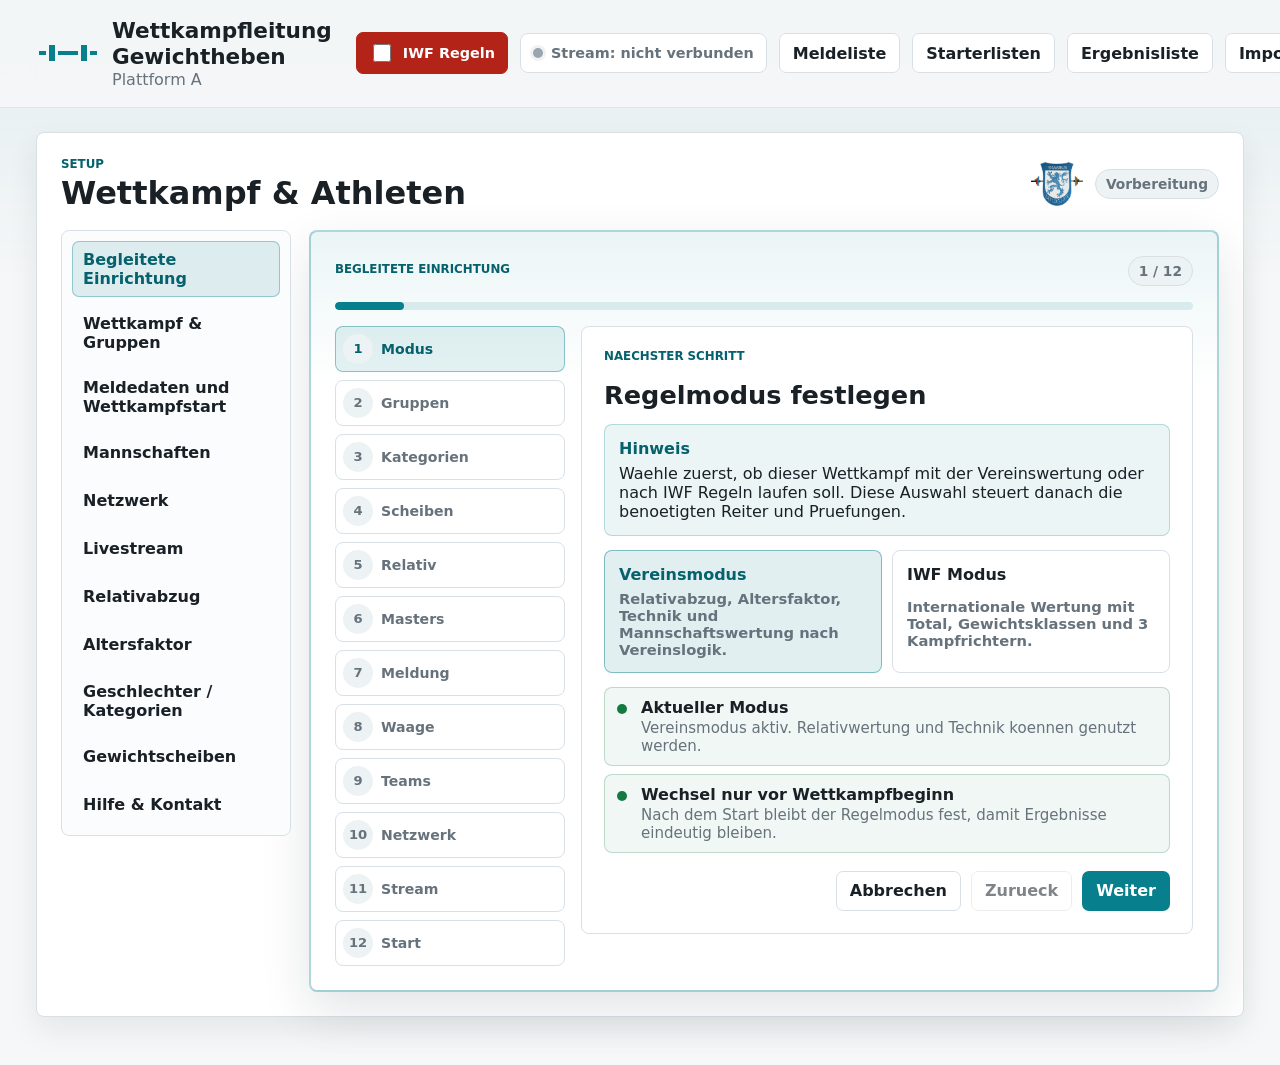
==== index.html @ 881b9155 "Add microphone gain control for livestream" ====
<!doctype html>
<html lang="de">
  <head>
    <meta charset="utf-8" />
    <meta name="viewport" content="width=device-width, initial-scale=1" />
    <title>Gewichtheben Wettkampf</title>
    <link rel="icon" href="assets/app-icon.ico" />
    <link rel="stylesheet" href="styles.css" />
    <script src="app.js" defer></script>
  </head>
  <body>
    <header class="topbar">
      <div class="brand">
        <svg class="brand-mark" viewBox="0 0 64 32" aria-hidden="true">
          <path d="M3 14h7v4H3v-4Zm10-6h6v16h-6V8Zm9 6h20v4H22v-4Zm23-6h6v16h-6V8Zm9 6h7v4h-7v-4Z" />
        </svg>
        <div>
          <h1>Wettkampfleitung Gewichtheben</h1>
          <p id="event-summary">Lokaler Wettkampf</p>
        </div>
      </div>
      <div class="top-actions">
        <label class="toggle-button iwf-toggle top-iwf-toggle" title="IWF-Regelmodus umschalten">
          <input id="iwf-rules-enabled" type="checkbox" />
          <span>IWF Regeln</span>
        </label>
        <div id="stream-status-top" class="stream-status-top" title="Livestream-Status">
          <span class="stream-status-dot" aria-hidden="true"></span>
          <span id="stream-status-top-label">Stream: nicht verbunden</span>
        </div>
        <div id="top-camera-preview" class="top-camera-preview hidden" title="Kamera-Vorschau">
          <video id="top-camera-video" autoplay muted playsinline></video>
          <span id="top-camera-empty" class="top-camera-empty">Kamera</span>
        </div>
        <button type="button" class="ghost-button" data-action="generate-registration-list" title="Meldeliste erstellen">
          Meldeliste
        </button>
        <button type="button" class="ghost-button" data-action="generate-start-lists" title="Starterlisten erstellen">
          Starterlisten
        </button>
        <button type="button" class="ghost-button" data-action="generate-report" title="Ergebnisliste erstellen">
          Ergebnisliste
        </button>
        <button type="button" class="ghost-button" data-action="import-data-trigger" title="Daten importieren">
          Import
        </button>
        <button type="button" class="ghost-button" data-action="export-data" title="Daten exportieren">
          Export
        </button>
        <button type="button" class="ghost-button" data-action="open-backups" title="Automatische Sicherungen anzeigen">
          Sicherungen
        </button>
        <button type="button" class="danger-button hidden" id="youtube-end-stream" data-action="end-youtube-stream" title="YouTube-Livestream beenden">
          Livestream beenden
        </button>
        <button type="button" class="danger-button" data-action="reset-all" title="Alles löschen">
          Löschen
        </button>
      </div>
    </header>

    <main class="app-shell">
      <section class="panel setup-panel" id="setup-panel" data-testid="setup-panel">
        <div class="panel-head">
          <div>
            <p class="eyebrow">Setup</p>
            <h2>Wettkampf & Athleten</h2>
          </div>
          <div class="head-tools">
            <img class="club-logo" data-active-logo src="assets/wappen.png" alt="STC Bavaria 20 Landshut e. V." />
            <span class="status-pill">Vorbereitung</span>
          </div>
        </div>

        <div class="setup-shell">
          <aside class="setup-nav" aria-label="Setup-Menü">
            <button type="button" class="setup-nav-button active" data-action="set-setup-view" data-view="guided" data-iwf-relevant="true">
              Begleitete Einrichtung
            </button>
            <button type="button" class="setup-nav-button" data-action="set-setup-view" data-view="competition" data-iwf-relevant="true">
              Wettkampf & Gruppen
            </button>
            <button type="button" class="setup-nav-button" data-action="set-setup-view" data-view="athletes" data-iwf-relevant="true">
              Meldedaten und Wettkampfstart
            </button>
            <button type="button" class="setup-nav-button" data-action="set-setup-view" data-view="teams" data-iwf-relevant="true">
              Mannschaften
            </button>
            <button type="button" class="setup-nav-button" data-action="set-setup-view" data-view="network" data-iwf-relevant="true">
              Netzwerk
            </button>
            <button type="button" class="setup-nav-button" data-action="set-setup-view" data-view="youtube" data-iwf-relevant="true">
              Livestream
            </button>
            <button type="button" class="setup-nav-button" data-action="set-setup-view" data-view="relative">
              Relativabzug
            </button>
            <button type="button" class="setup-nav-button" data-action="set-setup-view" data-view="ageFactor">
              Altersfaktor
            </button>
            <button type="button" class="setup-nav-button" data-action="set-setup-view" data-view="categories">
              Geschlechter / Kategorien
            </button>
            <button type="button" class="setup-nav-button" data-action="set-setup-view" data-view="plates" data-iwf-relevant="true">
              Gewichtscheiben
            </button>
            <button type="button" class="setup-nav-button" data-action="set-setup-view" data-view="support" data-iwf-relevant="true">
              Hilfe & Kontakt
            </button>
          </aside>

          <div class="setup-content">
            <section id="guided-return-bar" class="guided-return-bar hidden" aria-live="polite"></section>

            <section class="setup-view active" data-setup-view="guided">
              <section id="guided-setup-panel" class="guided-setup-card" aria-live="polite"></section>
            </section>

            <section class="setup-view" data-setup-view="competition">
        <form id="event-form" class="event-grid" autocomplete="off">
          <label>
            <span>Wettkampf</span>
            <input id="event-name" type="text" placeholder="Vereinsmeisterschaft" />
          </label>
          <label>
            <span>Wettkampfklasse</span>
            <input id="event-category" type="text" placeholder="z. B. Frauen / Juniorinnen" />
          </label>
          <label>
            <span>Plattform</span>
            <input id="event-group" type="text" placeholder="1" />
          </label>
          <label class="toggle-field child-technique-field">
            <span>Kinder</span>
            <span class="toggle-row">
              <input id="child-technique-enabled" type="checkbox" />
              Technikwertung
            </span>
          </label>
        </form>

        <section class="group-manager">
          <div class="panel-head compact">
            <div>
              <p class="eyebrow">Gruppen</p>
              <h3>Durchgänge planen</h3>
            </div>
          </div>
          <form id="group-form" class="group-form" autocomplete="off">
            <label>
              <span>Neue Gruppe</span>
              <input id="group-name" type="text" placeholder="A" required />
            </label>
            <button type="submit" class="ghost-button">Gruppe hinzufügen</button>
          </form>
          <p class="muted">Die Gruppen laufen nacheinander in der unten angezeigten Reihenfolge. Namen können direkt bearbeitet werden.</p>
          <div id="groups-list" class="groups-list"></div>
        </section>
            </section>

            <section class="setup-view" data-setup-view="teams">
              <section class="group-manager">
                <div class="panel-head compact">
                  <div>
                    <p class="eyebrow">Mannschaften</p>
                    <h3>Teamwertung planen</h3>
                  </div>
                </div>
                <form id="team-form" class="group-form team-form" autocomplete="off">
                  <label>
                    <span>Neue Mannschaft</span>
                    <input id="team-name" type="text" placeholder="z. B. STC Bavaria I" required />
                  </label>
                  <label>
                    <span>Wertungspl&auml;tze</span>
                    <input id="team-max-scorers" type="number" min="1" max="10" step="1" value="6" />
                  </label>
                  <button type="submit" class="ghost-button">Mannschaft hinzuf&uuml;gen</button>
                </form>
                <p class="muted">Standard: Die besten sechs Relativleistungen einer Mannschaft werden zum Mannschaftsergebnis addiert.</p>
                <div id="teams-list" class="groups-list"></div>
              </section>
            </section>

            <section class="setup-view" data-setup-view="network">
              <form class="event-grid infrastructure-form" autocomplete="off">
                <label>
                  <span>Kampfrichter</span>
                  <select id="referee-count">
                    <option value="3">3 Kampfrichter</option>
                    <option value="1">1 Kampfrichter</option>
                  </select>
                </label>
              </form>
              <section class="connection-panel hidden" id="connection-panel"></section>
            </section>

            <section class="setup-view" data-setup-view="youtube">
              <section class="youtube-panel">
                <div class="panel-head compact">
                  <div>
                    <p class="eyebrow">Livestream</p>
                    <h3>YouTube-Livestream einrichten</h3>
                  </div>
                  <span id="youtube-status-pill" class="status-pill">nicht verbunden</span>
                </div>
                <div class="livestream-guide">
                  <div class="livestream-guide-card primary">
                    <p class="eyebrow">Nur noetig</p>
                    <h4>Client-ID, Client Secret, Kamera und Mikrofon</h4>
                    <p>Die Client-ID ist im Vereinsprogramm vorbelegt. Das Client Secret bleibt leer, außer Google verlangt es beim Verbinden ausdrücklich.</p>
                  </div>
                  <div class="livestream-guide-card">
                    <p class="eyebrow">Google</p>
                    <h4>OAuth Client-ID erstellen</h4>
                    <p>Google Cloud Console &gt; APIs &amp; Dienste &gt; Anmeldedaten &gt; OAuth-Client-ID &gt; Webanwendung. YouTube Data API v3 vorher aktivieren. Das Secret nicht oeffentlich speichern.</p>
                    <p>Weiterleitungs-URI fuer Google OAuth:</p>
                    <code class="oauth-redirect-uri">http://127.0.0.1:8765/api/youtube/oauth-callback</code>
                    <a href="https://console.cloud.google.com/apis/credentials" target="_blank" rel="noreferrer">Google Cloud Anmeldedaten oeffnen</a>
                  </div>
                  <div class="livestream-guide-card">
                    <p class="eyebrow">FFmpeg</p>
                    <h4>Meist automatisch</h4>
                    <p>Leer lassen. Nur wenn FFmpeg nicht gefunden wird, den vollstaendigen Pfad zur ffmpeg.exe eintragen.</p>
                    <a href="https://ffmpeg.org/download.html" target="_blank" rel="noreferrer">FFmpeg Download oeffnen</a>
                  </div>
                </div>
                <form id="youtube-form" class="youtube-form" autocomplete="off">
                  <label class="toggle-field">
                    <span>Automatisch</span>
                    <span class="toggle-row">
                      <input id="youtube-enabled" type="checkbox" />
                      Livestream bei Wettkampfstart beginnen
                    </span>
                  </label>
                  <label>
                    <span>Google OAuth Client-ID (Pflicht)</span>
                    <input id="youtube-client-id" type="text" placeholder="Client-ID aus Google Cloud" />
                    <small class="field-hint">Aus dem OAuth-Client vom Typ Desktop-App kopieren.</small>
                  </label>
                  <label>
                    <span>Client Secret (optional)</span>
                    <input id="youtube-client-secret" type="password" placeholder="nur eintragen, falls Google es verlangt" />
                    <small class="field-hint">Nicht ins Repository laden. Leer lassen, solange die Verbindung funktioniert.</small>
                  </label>
                  <label>
                    <span>Sichtbarkeit</span>
                    <select id="youtube-privacy">
                      <option value="public">Oeffentlich</option>
                      <option value="unlisted">Nicht gelistet</option>
                    </select>
                  </label>
                  <label class="wide youtube-resolution-label">
                    <span>Stream-Aufloesung</span>
                    <select id="youtube-resolution">
                      <option value="720p">HD 720p</option>
                      <option value="1080p">Full HD 1080p</option>
                      <option value="1440p">QHD 1440p</option>
                      <option value="2160p">4K 2160p</option>
                    </select>
                    <small class="field-hint">Der YouTube-Name wird automatisch aus dem Wettkampfnamen gebildet. Hoehere Aufloesungen benoetigen deutlich mehr Upload.</small>
                    <small class="field-hint">{event} wird automatisch durch den Wettkampfnamen ersetzt. Standard ist exakt der Name aus „Wettkampf“.</small>
                  </label>
                  <label class="wide">
                    <span>FFmpeg-Pfad (optional)</span>
                    <input id="youtube-ffmpeg-path" type="text" placeholder="leer lassen fuer automatische Suche" />
                    <small class="field-hint">Nur eintragen, wenn der Status meldet, dass FFmpeg fehlt.</small>
                  </label>
                  <label>
                    <span>Kamera</span>
                    <select id="youtube-camera"></select>
                  </label>
                  <label>
                    <span>Mikrofon</span>
                    <select id="youtube-microphone"></select>
                  </label>
                  <label class="wide range-field">
                    <span>Mikrofon-Intensitaet <strong id="youtube-microphone-gain-value">100%</strong></span>
                    <input id="youtube-microphone-gain" type="range" min="0" max="200" step="5" value="100" />
                    <small class="field-hint">100% ist normal. Bei zu leisem Ton erhoehen, bei Uebersteuerung reduzieren.</small>
                  </label>
                  <div class="youtube-actions">
                    <button type="button" class="ghost-button" data-action="youtube-save-settings">Speichern</button>
                    <button type="button" class="primary-button" data-action="youtube-connect">Mit YouTube verbinden</button>
                    <button type="button" class="ghost-button" data-action="youtube-refresh-devices">Geraete aktualisieren</button>
                    <button type="button" class="ghost-button" data-action="youtube-preview">Kamera testen</button>
                    <button type="button" class="ghost-button" data-action="youtube-install-ffmpeg">FFmpeg automatisch einrichten</button>
                  </div>
                </form>
                <div class="youtube-preview-grid">
                  <div class="youtube-preview-box">
                    <video id="youtube-preview" autoplay muted playsinline></video>
                    <div id="youtube-preview-empty" class="youtube-preview-empty">Kamera-Vorschau startet nach Auswahl der Kamera.</div>
                  </div>
                  <div id="youtube-status-box" class="youtube-status-box">
                    <p class="eyebrow">Status</p>
                    <h4 id="youtube-status-title">Nicht verbunden</h4>
                    <p id="youtube-status-text" class="muted">OAuth-Verbindung und Geraete auswaehlen.</p>
                    <p id="youtube-watch-url" class="connection-url"></p>
                  </div>
                </div>
              </section>
            </section>

            <section class="setup-view" data-setup-view="athletes">

        <form id="athlete-form" class="athlete-form" autocomplete="off">
          <input id="athlete-start" type="hidden" />
          <input id="athlete-lot" type="hidden" />
          <section class="form-section">
            <div class="form-section-title">
              <p class="eyebrow">Meldedaten</p>
              <h3>Athlet anlegen</h3>
            </div>
            <label class="wide">
              <span>Name</span>
              <input id="athlete-name" type="text" required placeholder="Athletin / Athlet" />
            </label>
            <label>
              <span>Verein</span>
              <input id="athlete-team" type="text" placeholder="optional" />
            </label>
            <label>
              <span>Mannschaft</span>
              <select id="athlete-team-id"></select>
            </label>
            <label>
              <span>Gruppe</span>
              <select id="athlete-group" required></select>
            </label>
            <label>
              <span>Geschlecht / Kategorie</span>
              <select id="athlete-gender" required></select>
            </label>
            <label>
              <span>Altersklasse</span>
              <select id="athlete-age-class" required></select>
            </label>
            <label>
              <span>Jahrgang</span>
              <input id="athlete-birth-year" type="number" min="1900" max="2100" step="1" placeholder="optional" />
            </label>
            <label>
              <span>Gewichtsklasse</span>
              <select id="athlete-weight-class" required></select>
            </label>
            <label>
              <span>Gemeldete Zweikampfleistung</span>
              <input id="athlete-entry-total" type="number" min="1" step="1" placeholder="optional" />
            </label>
            <label class="toggle-field">
              <span>Wertung</span>
              <span class="toggle-row">
                <input id="athlete-out-of-competition" type="checkbox" />
                Au&szlig;er Konkurrenz
              </span>
            </label>
          </section>
          <div class="form-actions form-actions-full">
            <button type="submit" class="primary-button" id="save-athlete">Athlet hinzufügen</button>
            <button type="button" class="ghost-button hidden" id="cancel-edit" data-action="cancel-edit">
              Abbrechen
            </button>
          </div>
        </form>

        <div class="table-toolbar">
          <div>
            <h3>Startliste</h3>
            <p id="setup-hint">Athleten können vor der Waage angelegt werden. Körpergewicht und Anfangsgewichte werden später ergänzt.</p>
          </div>
          <div class="form-actions">
            <button type="button" class="primary-button" data-action="start-competition" data-testid="start-competition">
              Wettkampf starten
            </button>
          </div>
        </div>

        <div class="table-wrap">
          <table>
            <thead>
              <tr>
                <th>Name</th>
                <th>Verein</th>
                <th>Mannschaft</th>
                <th>Gruppe</th>
                <th>Geschlecht</th>
                <th>Altersklasse</th>
                <th>Jahrgang</th>
                <th>Gewichtsklasse</th>
                <th>Wertung</th>
                <th>Gemeldete ZK</th>
                <th>Stange</th>
                <th>KG</th>
                <th>Reißen</th>
                <th>Stoßen</th>
                <th>Hinweis</th>
                <th></th>
              </tr>
            </thead>
            <tbody id="athletes-table"></tbody>
          </table>
        </div>
            </section>

            <section class="setup-view" data-setup-view="relative">
              <div class="panel-head compact">
                <div>
                  <p class="eyebrow">Relativabzugstabelle</p>
                  <h3>Gewicht & Abzug</h3>
                </div>
              </div>
              <div class="relative-tabs" role="tablist" aria-label="Geschlecht">
                <button type="button" class="lift-tab active" data-action="set-relative-gender" data-gender="male">Mann</button>
                <button type="button" class="lift-tab" data-action="set-relative-gender" data-gender="female">Frau</button>
                <button type="button" class="lift-tab" data-action="set-relative-gender" data-gender="child">Kind</button>
              </div>
              <div class="table-wrap relative-table-wrap">
                <table>
                  <thead>
                    <tr>
                      <th>Körpergewicht bis kg</th>
                      <th>Relativabzug</th>
                      <th></th>
                    </tr>
                  </thead>
                  <tbody id="relative-table-body"></tbody>
                </table>
              </div>
              <div class="form-actions dialog-actions">
                <button type="button" class="ghost-button" data-action="add-relative-row">Zeile hinzufügen</button>
                <button type="button" class="ghost-button" data-action="reset-relative-table">Standardwerte laden</button>
              </div>
            </section>

            <section class="setup-view" data-setup-view="ageFactor">
              <div class="panel-head compact">
                <div>
                  <p class="eyebrow">Altersfaktor</p>
                  <h3>Masters-Faktoren</h3>
                </div>
              </div>
              <p class="muted dialog-copy">Diese Tabelle wird nur bei Athletinnen und Athleten der Altersklasse Masters angewendet.</p>
              <div class="relative-tabs" role="tablist" aria-label="Geschlecht">
                <button type="button" class="lift-tab active" data-action="set-age-factor-gender" data-gender="male">Mann</button>
                <button type="button" class="lift-tab" data-action="set-age-factor-gender" data-gender="female">Frau</button>
              </div>
              <div class="table-wrap relative-table-wrap">
                <table>
                  <thead>
                    <tr>
                      <th>Alter ab Jahre</th>
                      <th>Faktor</th>
                      <th></th>
                    </tr>
                  </thead>
                  <tbody id="age-factor-table-body"></tbody>
                </table>
              </div>
              <div class="form-actions dialog-actions">
                <button type="button" class="ghost-button" data-action="add-age-factor-row">Zeile hinzufügen</button>
                <button type="button" class="ghost-button" data-action="reset-age-factor-table">Standardwerte laden</button>
              </div>
            </section>

            <section class="setup-view" data-setup-view="categories">
              <div class="panel-head compact">
                <div>
                  <p class="eyebrow">Geschlechter / Kategorien</p>
                  <h3>Auswahl für Athleten</h3>
                </div>
              </div>
              <p class="muted dialog-copy">Diese Liste befüllt das Dropdown „Geschlecht / Kategorie“ beim Anlegen von Athleten. Das Stangengewicht steuert auch die Scheibenanzeige.</p>
              <div class="table-wrap relative-table-wrap">
                <table>
                  <thead>
                    <tr>
                      <th>Bezeichnung</th>
                      <th>Stange</th>
                      <th>Gewichtsklassen</th>
                      <th>Relativtabelle</th>
                      <th>Technik</th>
                      <th>Verschlüsse</th>
                      <th></th>
                    </tr>
                  </thead>
                  <tbody id="category-table-body"></tbody>
                </table>
              </div>
              <div class="form-actions dialog-actions">
                <button type="button" class="ghost-button" data-action="add-category-row">Kategorie hinzufügen</button>
                <button type="button" class="ghost-button" data-action="reset-categories">Standards laden</button>
              </div>
            </section>

            <section class="setup-view" data-setup-view="plates">
              <div class="panel-head compact">
                <div>
                  <p class="eyebrow">Scheiben</p>
                  <h3>Scheibenbestand</h3>
                </div>
              </div>
              <p class="muted dialog-copy">Die Scheibenanzeige nutzt nur die hier hinterlegten Scheiben. Größere Werte werden in der Anzeige größer dargestellt.</p>
              <div class="table-wrap relative-table-wrap">
                <table>
                  <thead>
                    <tr>
                      <th>Gewicht je Scheibe</th>
                      <th>Farbe</th>
                      <th>Größe</th>
                      <th></th>
                    </tr>
                  </thead>
                  <tbody id="plates-table-body"></tbody>
                </table>
              </div>
              <div class="form-actions dialog-actions">
                <button type="button" class="ghost-button" data-action="add-plate-row">Scheibe hinzufügen</button>
                <button type="button" class="ghost-button" data-action="reset-plates">Standards laden</button>
              </div>
            </section>

            <section class="setup-view" data-setup-view="support">
              <div class="support-card">
                <div class="panel-head compact">
                  <div>
                    <p class="eyebrow">Hilfe & Kontakt</p>
                    <h3>Ansprechpartnerin Software</h3>
                  </div>
                </div>
                <dl class="support-list">
                  <div>
                    <dt>Name</dt>
                    <dd>Marina Leonie Stiglmayr</dd>
                  </div>
                  <div>
                    <dt>E-Mail</dt>
                    <dd><a href="mailto:mls-management@web.de">mls-management@web.de</a></dd>
                  </div>
                  <div>
                    <dt>Verein</dt>
                    <dd>STC Bavaria 20 Landshut e. V.</dd>
                  </div>
                </dl>
              </div>
            </section>
          </div>
        </div>
      </section>

      <section class="competition-layout hidden" id="competition-panel" data-testid="competition-panel">
        <div class="competition-head">
          <div>
            <p class="eyebrow" id="phase-eyebrow">Wettkampf</p>
            <h2 id="phase-title">Reißen</h2>
          </div>
          <div class="competition-head-tools">
            <img class="club-logo" data-active-logo src="assets/wappen.png" alt="STC Bavaria 20 Landshut e. V." />
            <div class="phase-controls">
              <span class="lift-tab" id="snatch-tab">Reißen</span>
              <span class="lift-tab" id="clean-tab">Stoßen</span>
              <button type="button" class="ghost-button" data-action="open-plates" title="Scheibenanzeige öffnen">
                Scheiben
              </button>
              <button type="button" class="ghost-button" data-action="open-waiting-room-display" title="Warteraum-Anzeige oeffnen">
                Warteraum
              </button>
              <button type="button" class="ghost-button hidden" data-action="undo-attempt" title="Letzten Versuch entfernen">
                Rückgängig
              </button>
              <button type="button" class="danger-button" data-action="reset-competition" title="Zurück zu den Einstellungen">
                Einstellungen
              </button>
            </div>
          </div>
        </div>

        <section id="current-attempt" class="panel current-panel"></section>

        <div class="dashboard-grid">
          <section class="panel queue-panel">
            <div class="panel-head compact">
              <div>
                <p class="eyebrow">Reihenfolge</p>
                <h3>Nächste Versuche</h3>
              </div>
              <span id="queue-count" class="status-pill">0</span>
            </div>
            <div class="table-wrap tight">
              <table>
                <thead id="team-standings-head">
                  <tr>
                    <th>Nr.</th>
                    <th>Athlet</th>
                    <th>Versuch</th>
                    <th>kg</th>
                    <th>Status</th>
                  </tr>
                </thead>
                <tbody id="queue-table"></tbody>
              </table>
            </div>
          </section>

          <section class="panel team-panel">
            <div class="panel-head compact">
              <div>
                <p class="eyebrow">Mannschaften</p>
                <h3>Live-Mannschaftswertung</h3>
              </div>
              <span id="team-count" class="status-pill">0</span>
            </div>
            <div class="table-wrap tight">
              <table>
                <thead id="standings-head">
                  <tr>
                    <th>Rang</th>
                    <th>Mannschaft</th>
                    <th>Wertende</th>
                    <th>Relativpunkte</th>
                    <th>Ohne Ergebnis</th>
                  </tr>
                </thead>
                <tbody id="team-standings-table"></tbody>
              </table>
            </div>
          </section>

          <section class="panel standings-panel">
            <div class="panel-head compact">
              <div>
                <p class="eyebrow">Wertung</p>
                <h3>Zwischenstand</h3>
              </div>
              <span id="progress-pill" class="status-pill">0 / 0</span>
            </div>
            <div class="table-wrap tight">
              <table>
                <thead>
                  <tr>
                    <th>Rang</th>
                    <th>Athlet</th>
                    <th>R</th>
                    <th>S</th>
                    <th>Total</th>
                    <th>Abzug</th>
                    <th>Nach Abzug</th>
                  </tr>
                </thead>
                <tbody id="standings-table"></tbody>
              </table>
            </div>
          </section>
        </div>

        <section class="panel protocol-panel">
          <div class="panel-head compact">
            <div>
              <p class="eyebrow">Protokoll</p>
              <h3>Versuchstafel</h3>
            </div>
          </div>
          <div class="table-wrap">
            <table>
              <thead>
                <tr>
                  <th>Name</th>
                  <th>Reißen 1</th>
                  <th>Reißen 2</th>
                  <th>Reißen 3</th>
                  <th>Stoßen 1</th>
                  <th>Stoßen 2</th>
                  <th>Stoßen 3</th>
                  <th>Total</th>
                </tr>
              </thead>
              <tbody id="protocol-table"></tbody>
            </table>
          </div>
        </section>
      </section>
    </main>

    <input id="import-file" class="hidden" type="file" accept="application/json,.json" />

    <dialog id="competition-start-dialog" class="relative-dialog start-stream-dialog">
      <div class="start-stream-actions" aria-label="Wettkampfstart auswaehlen">
        <button type="button" class="primary-button" data-action="confirm-start-with-stream">Mit Stream starten</button>
        <button type="button" class="ghost-button" data-action="confirm-start-without-stream">Ohne Stream starten</button>
      </div>
    </dialog>

    <dialog id="backup-dialog" class="relative-dialog wide-dialog backup-dialog">
      <div class="dialog-head">
        <div>
          <p class="eyebrow">Sicherung</p>
          <h2>Automatische Sicherungen</h2>
        </div>
        <button type="button" class="ghost-button" data-action="close-backups">Schließen</button>
      </div>
      <p class="muted dialog-copy">
        Die App speichert nach jeder Änderung automatisch eine Sicherung. Beim Laden wird der Wettkampf auf den ausgewählten Stand zurückgesetzt.
      </p>
      <div id="backup-list" class="backup-list">
        <p class="muted">Sicherungen werden geladen.</p>
      </div>
    </dialog>

    <dialog id="weigh-in-dialog" class="relative-dialog wide-dialog weigh-in-dialog">
      <div class="dialog-head">
        <div>
          <p class="eyebrow">Waage</p>
          <h2>Wiegedaten erfassen</h2>
        </div>
        <button type="button" class="ghost-button" data-action="close-weigh-in">Schließen</button>
      </div>
      <form id="weigh-in-form" class="weigh-in-form" autocomplete="off">
        <label>
          <span>Gruppe</span>
          <select id="weigh-group-filter"></select>
        </label>
        <label class="wide">
          <span>Athlet</span>
          <select id="weigh-athlete"></select>
        </label>
        <label>
          <span>Körpergewicht</span>
          <input id="weigh-bodyweight" type="number" min="0" step="0.01" placeholder="kg" />
        </label>
        <label>
          <span>Start Reißen</span>
          <input id="weigh-snatch" type="number" min="1" step="1" placeholder="kg" />
        </label>
        <label>
          <span>Start Stoßen</span>
          <input id="weigh-cj" type="number" min="1" step="1" placeholder="kg" />
        </label>
        <div id="weigh-athlete-summary" class="weigh-athlete-summary"></div>
        <div class="form-actions dialog-actions weigh-in-actions">
          <button type="button" class="ghost-button" data-action="weigh-prev">Vorheriger</button>
          <button type="button" class="ghost-button" data-action="weigh-next">Nächster</button>
          <button type="submit" class="primary-button">Speichern</button>
        </div>
      </form>
    </dialog>

    <dialog id="display-routing-dialog" class="relative-dialog wide-dialog display-routing-dialog">
      <div class="dialog-head">
        <div>
          <p class="eyebrow">Bildschirme</p>
          <h2>Ansichten zuweisen</h2>
        </div>
        <button type="button" class="ghost-button" data-action="close-display-routing">Schlie&szlig;en</button>
      </div>
      <p class="muted dialog-copy">
        Jeder Pi, Beamer oder Bildschirm oeffnet einmal die Bildschirmstation aus dem Netzwerk-Reiter. Danach kann hier gewaehlt werden, welche Wettkampfansicht dort angezeigt wird.
      </p>
      <div id="display-routing-list" class="display-routing-list">
        <p class="muted">Bildschirmstationen werden geladen.</p>
      </div>
    </dialog>

    <dialog id="window-screen-dialog" class="relative-dialog wide-dialog window-screen-dialog">
      <div class="dialog-head">
        <div>
          <p class="eyebrow">PC-Fenster</p>
          <h2>Fenster auf Bildschirme legen</h2>
        </div>
        <button type="button" class="ghost-button" data-action="close-window-screen-settings">Schliessen</button>
      </div>
      <p class="muted dialog-copy">
        Diese Zuordnung gilt nur fuer diesen PC. Beim Erkennen angeschlossener Bildschirme kann Chrome eine Berechtigung abfragen.
      </p>
      <div id="window-screen-list" class="window-screen-list">
        <p class="muted">Bildschirme werden geladen.</p>
      </div>
      <p id="window-screen-status" class="muted dialog-copy"></p>
    </dialog>

    <div id="toast" class="toast" role="status" aria-live="polite"></div>
  </body>
</html>
---- styles.css ----
:root {
  color-scheme: light;
  --bg: #f5f7f8;
  --surface: #ffffff;
  --surface-alt: #edf2f4;
  --ink: #192026;
  --muted: #66727c;
  --line: #d9e0e5;
  --accent: #087f8c;
  --accent-strong: #05616c;
  --amber: #b86b00;
  --good: #147a42;
  --bad: #b42318;
  --shadow: 0 12px 30px rgba(23, 33, 40, 0.08);
  font-family:
    Inter, ui-sans-serif, system-ui, -apple-system, BlinkMacSystemFont, "Segoe UI", sans-serif;
}

* {
  box-sizing: border-box;
}

body {
  margin: 0;
  min-height: 100vh;
  background:
    linear-gradient(180deg, rgba(8, 127, 140, 0.08), transparent 280px),
    var(--bg);
  color: var(--ink);
}

body.iwf-mode {
  color-scheme: dark;
  --bg: #07111f;
  --surface: #0d1b2f;
  --surface-alt: #14243a;
  --ink: #eaf1fb;
  --muted: #a8b5c7;
  --line: #2b3f59;
  --accent: #58a6ff;
  --accent-strong: #8cc8ff;
  --amber: #f0b35a;
  --good: #5ee0a0;
  --bad: #ff7a7a;
  --shadow: 0 16px 34px rgba(0, 0, 0, 0.32);
  background:
    linear-gradient(180deg, rgba(88, 166, 255, 0.12), transparent 260px),
    var(--bg);
}

button,
input,
select {
  font: inherit;
}

button {
  cursor: pointer;
}

button:disabled {
  cursor: not-allowed;
  opacity: 0.55;
}

.hidden {
  display: none !important;
}

.topbar {
  position: sticky;
  top: 0;
  z-index: 20;
  display: flex;
  align-items: center;
  justify-content: space-between;
  gap: 24px;
  padding: 18px clamp(16px, 4vw, 36px);
  border-bottom: 1px solid rgba(217, 224, 229, 0.8);
  background: rgba(245, 247, 248, 0.92);
  backdrop-filter: blur(14px);
}

.brand,
.top-actions,
.phase-controls,
.form-actions {
  display: flex;
  align-items: center;
  gap: 12px;
}

.stream-status-top {
  display: inline-flex;
  align-items: center;
  gap: 8px;
  min-height: 40px;
  padding: 8px 12px;
  border: 1px solid var(--line);
  border-radius: 8px;
  background: #fff;
  color: var(--muted);
  font-size: 0.9rem;
  font-weight: 800;
  white-space: nowrap;
}

.stream-status-dot {
  width: 10px;
  height: 10px;
  border-radius: 999px;
  background: #9aa5ad;
  box-shadow: 0 0 0 3px rgba(154, 165, 173, 0.14);
}

.stream-status-top.ok {
  border-color: rgba(20, 122, 66, 0.35);
  background: rgba(20, 122, 66, 0.1);
  color: var(--good);
}

.stream-status-top.ok .stream-status-dot {
  background: var(--good);
  box-shadow: 0 0 0 3px rgba(20, 122, 66, 0.14);
}

.stream-status-top.live {
  border-color: rgba(20, 122, 66, 0.45);
  background: rgba(20, 122, 66, 0.16);
  color: var(--good);
}

.stream-status-top.live .stream-status-dot {
  background: var(--good);
  animation: stream-pulse 1.25s ease-in-out infinite;
}

.stream-status-top.paused,
.stream-status-top.warning {
  border-color: rgba(176, 112, 0, 0.38);
  background: rgba(176, 112, 0, 0.12);
  color: #8a5a00;
}

.stream-status-top.paused .stream-status-dot,
.stream-status-top.warning .stream-status-dot {
  background: #b07000;
  box-shadow: 0 0 0 3px rgba(176, 112, 0, 0.15);
}

.stream-status-top.danger {
  border-color: rgba(180, 35, 24, 0.38);
  background: rgba(180, 35, 24, 0.12);
  color: var(--bad);
}

.stream-status-top.danger .stream-status-dot {
  background: var(--bad);
  box-shadow: 0 0 0 3px rgba(180, 35, 24, 0.14);
}

.top-camera-preview {
  position: relative;
  width: clamp(140px, 12vw, 220px);
  height: clamp(78px, 6.75vw, 124px);
  flex: 0 0 clamp(140px, 12vw, 220px);
  overflow: hidden;
  border: 1px solid var(--line);
  border-radius: 8px;
  background: #0c141c;
  box-shadow: 0 6px 18px rgba(18, 31, 42, 0.12);
}

.top-camera-preview video {
  display: block;
  width: 100%;
  height: 100%;
  object-fit: cover;
}

.top-camera-preview.active {
  border-color: rgba(20, 122, 66, 0.35);
}

.top-camera-empty {
  position: absolute;
  inset: 0;
  display: grid;
  place-items: center;
  color: rgba(255, 255, 255, 0.78);
  font-size: 0.72rem;
  font-weight: 850;
  text-align: center;
}

@keyframes stream-pulse {
  0%,
  100% {
    box-shadow: 0 0 0 3px rgba(20, 122, 66, 0.16);
  }
  50% {
    box-shadow: 0 0 0 8px rgba(20, 122, 66, 0.04);
  }
}

.brand-mark {
  width: 64px;
  height: 32px;
  flex: 0 0 auto;
  fill: var(--accent);
}

h1,
h2,
h3,
p {
  margin: 0;
}

h1 {
  font-size: clamp(1.05rem, 2vw, 1.35rem);
  line-height: 1.2;
}

h2 {
  font-size: clamp(1.35rem, 2.5vw, 2rem);
}

h3 {
  font-size: 1rem;
}

#event-summary,
#setup-hint,
.muted {
  color: var(--muted);
}

.app-shell {
  width: min(1440px, 100%);
  margin: 0 auto;
  padding: 24px clamp(14px, 3vw, 36px) 48px;
}

.panel {
  border: 1px solid var(--line);
  border-radius: 8px;
  background: var(--surface);
  box-shadow: var(--shadow);
}

.setup-panel,
.current-panel,
.protocol-panel {
  padding: clamp(16px, 3vw, 24px);
}

.setup-shell {
  display: grid;
  grid-template-columns: minmax(190px, 230px) minmax(0, 1fr);
  gap: 18px;
  align-items: start;
}

.setup-nav {
  position: sticky;
  top: 92px;
  display: grid;
  gap: 8px;
  padding: 10px;
  border: 1px solid var(--line);
  border-radius: 8px;
  background: #fbfcfd;
}

.setup-nav-button {
  min-height: 40px;
  border: 1px solid transparent;
  border-radius: 7px;
  padding: 8px 10px;
  background: transparent;
  color: var(--ink);
  font-weight: 850;
  text-align: left;
}

.setup-nav-button:hover {
  background: #fff;
  border-color: var(--line);
}

.setup-nav-button.active {
  background: rgba(8, 127, 140, 0.12);
  border-color: rgba(8, 127, 140, 0.35);
  color: var(--accent-strong);
}

.setup-content {
  min-width: 0;
  width: 100%;
}

.setup-view {
  display: none;
  min-width: 0;
  width: 100%;
  max-width: 100%;
}

.setup-view.active {
  display: grid;
  gap: 20px;
  align-items: start;
  justify-items: stretch;
}

.setup-view > *,
.group-manager,
.connection-panel,
.support-card {
  min-width: 0;
  width: 100%;
  max-width: 100%;
}

.guided-setup-card {
  min-width: 0;
  width: 100%;
}

.guided-return-bar {
  display: flex;
  align-items: center;
  justify-content: space-between;
  gap: 16px;
  width: 100%;
  margin-bottom: 16px;
  padding: 14px 16px;
  border: 2px solid rgba(8, 127, 140, 0.32);
  border-radius: 8px;
  background: linear-gradient(90deg, rgba(8, 127, 140, 0.1), #fff);
  box-shadow: 0 10px 26px rgba(18, 31, 42, 0.08);
}

.guided-return-bar p {
  margin-top: 3px;
  color: var(--muted);
  font-size: 0.94rem;
}

.guided-return-actions {
  display: flex;
  flex: 0 0 auto;
  flex-wrap: wrap;
  justify-content: flex-end;
  gap: 10px;
}

.guided-setup-window {
  display: grid;
  gap: 16px;
  padding: clamp(16px, 3vw, 24px);
  border: 2px solid rgba(8, 127, 140, 0.32);
  border-radius: 8px;
  background: linear-gradient(180deg, rgba(8, 127, 140, 0.08), rgba(255, 255, 255, 0.96) 160px);
  box-shadow: 0 18px 50px rgba(18, 31, 42, 0.12);
}

.guided-progress-row {
  display: flex;
  align-items: center;
  justify-content: space-between;
  gap: 12px;
}

.guided-progress-bar {
  height: 8px;
  overflow: hidden;
  border-radius: 999px;
  background: rgba(8, 127, 140, 0.12);
}

.guided-progress-bar span {
  display: block;
  height: 100%;
  border-radius: inherit;
  background: var(--accent);
}

.guided-step-layout {
  display: grid;
  grid-template-columns: minmax(170px, 230px) minmax(0, 1fr);
  gap: 16px;
  align-items: start;
}

.guided-step-list {
  display: grid;
  gap: 8px;
}

.guided-step-pill {
  display: grid;
  grid-template-columns: 30px minmax(0, 1fr);
  gap: 8px;
  align-items: center;
  min-height: 44px;
  padding: 7px;
  border: 1px solid var(--line);
  border-radius: 8px;
  background: #fff;
  color: var(--muted);
}

.guided-step-pill span {
  display: grid;
  place-items: center;
  width: 30px;
  height: 30px;
  border-radius: 999px;
  background: var(--surface-alt);
  font-size: 0.82rem;
  font-weight: 900;
}

.guided-step-pill strong {
  overflow: hidden;
  font-size: 0.88rem;
  text-overflow: ellipsis;
  white-space: nowrap;
}

.guided-step-pill.active {
  border-color: rgba(8, 127, 140, 0.42);
  background: rgba(8, 127, 140, 0.1);
  color: var(--accent-strong);
}

.guided-step-pill.done span {
  background: rgba(20, 122, 66, 0.14);
  color: var(--good);
}

.guided-step-card {
  display: grid;
  gap: 14px;
  min-width: 0;
  padding: clamp(16px, 3vw, 22px);
  border: 1px solid var(--line);
  border-radius: 8px;
  background: #fff;
}

.guided-step-card h3 {
  font-size: clamp(1.3rem, 2vw, 1.7rem);
}

.guided-hint {
  display: grid;
  gap: 6px;
  padding: 14px;
  border: 1px solid rgba(8, 127, 140, 0.24);
  border-radius: 8px;
  background: rgba(8, 127, 140, 0.08);
}

.guided-hint strong {
  color: var(--accent-strong);
}

.guided-mode-grid {
  display: grid;
  grid-template-columns: repeat(2, minmax(0, 1fr));
  gap: 10px;
}

.guided-mode-button {
  display: grid;
  gap: 6px;
  min-height: 104px;
  padding: 14px;
  border: 1px solid var(--line);
  border-radius: 8px;
  background: #fff;
  color: var(--ink);
  text-align: left;
}

.guided-mode-button.active {
  border-color: rgba(8, 127, 140, 0.45);
  background: rgba(8, 127, 140, 0.12);
  color: var(--accent-strong);
}

.guided-mode-button span {
  color: var(--muted);
  font-size: 0.92rem;
  font-weight: 600;
}

.guided-checklist {
  display: grid;
  gap: 8px;
}

.guided-check {
  display: grid;
  grid-template-columns: 14px minmax(0, 1fr);
  gap: 10px;
  align-items: start;
  padding: 10px 12px;
  border: 1px solid var(--line);
  border-radius: 8px;
  background: #fff;
}

.guided-check > span {
  width: 10px;
  height: 10px;
  margin-top: 6px;
  border-radius: 999px;
  background: #a7b1b8;
}

.guided-check.ok {
  border-color: rgba(20, 122, 66, 0.24);
  background: rgba(20, 122, 66, 0.06);
}

.guided-check.ok > span {
  background: var(--good);
}

.guided-check.warn {
  border-color: rgba(176, 112, 0, 0.28);
  background: rgba(176, 112, 0, 0.07);
}

.guided-check.warn > span {
  background: #b07000;
}

.guided-check.open > span {
  background: var(--bad);
}

.guided-check p {
  margin-top: 2px;
  color: var(--muted);
  font-size: 0.94rem;
}

.guided-actions {
  display: flex;
  flex-wrap: wrap;
  justify-content: flex-end;
  gap: 10px;
  padding-top: 4px;
}

.panel-head,
.competition-head,
.table-toolbar {
  display: flex;
  align-items: center;
  justify-content: space-between;
  gap: 16px;
  margin-bottom: 18px;
  min-width: 0;
  width: 100%;
  max-width: 100%;
}

.table-toolbar > * {
  min-width: 0;
}

.head-tools,
.competition-head-tools {
  display: inline-flex;
  align-items: center;
  justify-content: flex-end;
  gap: 12px;
}

.competition-head-tools {
  flex-wrap: wrap;
}

.club-logo {
  width: 52px;
  height: 52px;
  flex: 0 0 auto;
  object-fit: contain;
  border-radius: 6px;
}

.panel-head.compact {
  margin-bottom: 12px;
}

.eyebrow {
  margin-bottom: 3px;
  color: var(--accent-strong);
  font-size: 0.74rem;
  font-weight: 800;
  letter-spacing: 0;
  text-transform: uppercase;
}

.status-pill,
.lift-tab {
  display: inline-flex;
  align-items: center;
  min-height: 30px;
  padding: 5px 10px;
  border: 1px solid var(--line);
  border-radius: 999px;
  background: var(--surface-alt);
  color: var(--muted);
  font-size: 0.86rem;
  font-weight: 700;
  white-space: nowrap;
}

.status-pill.ok {
  border-color: rgba(20, 122, 66, 0.38);
  background: rgba(20, 122, 66, 0.14);
  color: var(--good);
}

.status-pill.danger {
  border-color: rgba(180, 35, 24, 0.38);
  background: rgba(180, 35, 24, 0.12);
  color: var(--bad);
}

.ak-badge {
  display: inline-flex;
  align-items: center;
  min-height: 22px;
  padding: 2px 7px;
  border: 1px solid rgba(184, 107, 0, 0.34);
  border-radius: 999px;
  background: rgba(184, 107, 0, 0.12);
  color: var(--amber);
  font-size: 0.76rem;
  font-weight: 900;
  vertical-align: middle;
  white-space: nowrap;
}

.lift-tab.active {
  border-color: rgba(8, 127, 140, 0.35);
  background: rgba(8, 127, 140, 0.12);
  color: var(--accent-strong);
}

.event-grid,
.athlete-form,
.youtube-form {
  display: grid;
  grid-template-columns: repeat(4, minmax(0, 1fr));
  gap: 14px;
  margin-bottom: 20px;
}

.youtube-panel {
  min-width: 0;
  width: 100%;
}

.livestream-guide {
  display: grid;
  grid-template-columns: repeat(3, minmax(0, 1fr));
  gap: 12px;
  margin-bottom: 18px;
}

.livestream-guide-card {
  min-width: 0;
  padding: 14px;
  border: 1px solid var(--line);
  border-radius: 8px;
  background: #fbfcfd;
}

.livestream-guide-card.primary {
  border-color: rgba(8, 127, 140, 0.28);
  background: rgba(8, 127, 140, 0.08);
}

.livestream-guide-card h4 {
  margin-bottom: 8px;
  font-size: 1rem;
}

.livestream-guide-card p {
  color: var(--muted);
}

.livestream-guide-card a {
  display: inline-flex;
  margin-top: 10px;
  color: var(--accent-strong);
  font-weight: 850;
}

.oauth-redirect-uri {
  display: block;
  margin-top: 8px;
  padding: 9px 10px;
  border: 1px solid var(--line);
  border-radius: 8px;
  background: rgba(8, 127, 140, 0.08);
  color: var(--ink);
  font-size: 0.82rem;
  font-weight: 800;
  overflow-wrap: anywhere;
}

.field-hint {
  color: var(--muted);
  font-size: 0.78rem;
  font-weight: 650;
  line-height: 1.35;
}

.youtube-form label.wide {
  grid-column: span 2;
}

.youtube-resolution-label .field-hint + .field-hint {
  display: none;
}

.range-field input[type="range"] {
  width: 100%;
  accent-color: var(--accent);
}

.range-field span {
  display: flex;
  justify-content: space-between;
  gap: 12px;
}

.range-field strong {
  color: var(--accent-strong);
}

.youtube-actions {
  display: flex;
  grid-column: 1 / -1;
  flex-wrap: wrap;
  gap: 10px;
}

.youtube-preview-grid {
  display: grid;
  grid-template-columns: minmax(320px, 1.15fr) minmax(260px, 0.85fr);
  gap: 16px;
  align-items: stretch;
}

.youtube-preview-box,
.youtube-status-box {
  min-width: 0;
  border: 1px solid var(--line);
  border-radius: 8px;
  background: #fbfcfd;
}

.youtube-preview-box {
  position: relative;
  display: grid;
  place-items: center;
  aspect-ratio: 16 / 9;
  overflow: hidden;
}

.youtube-preview-box video {
  width: 100%;
  height: 100%;
  object-fit: cover;
  background: #111820;
}

.youtube-preview-empty {
  position: absolute;
  inset: 0;
  display: grid;
  place-items: center;
  padding: 18px;
  background: #eef4f6;
  color: var(--muted);
  font-weight: 850;
  text-align: center;
}

.youtube-status-box {
  display: grid;
  align-content: start;
  gap: 10px;
  padding: 14px;
}

.youtube-status-box.ok {
  border-color: rgba(20, 122, 66, 0.32);
  background: rgba(20, 122, 66, 0.08);
}

.youtube-status-box.ok h4 {
  color: var(--good);
  font-size: clamp(1.6rem, 4vw, 2.8rem);
  line-height: 1;
}

.youtube-status-box.danger {
  border-color: rgba(180, 35, 24, 0.32);
  background: rgba(180, 35, 24, 0.08);
}

.youtube-status-box.danger h4 {
  color: var(--bad);
}

.athlete-form {
  grid-template-columns: 1fr;
  align-items: end;
  min-width: 0;
  width: 100%;
  max-width: 100%;
  padding: 16px;
  border: 1px solid var(--line);
  border-radius: 8px;
  background: #fbfcfd;
}

.form-section {
  display: grid;
  grid-template-columns: minmax(140px, 0.8fr) repeat(auto-fit, minmax(136px, 1fr));
  gap: 14px;
  align-items: end;
  min-width: 0;
  width: 100%;
  max-width: 100%;
}

.form-section > *,
.form-section label.wide {
  min-width: 0;
}

.weigh-in-section {
  grid-template-columns: 1.35fr repeat(3, minmax(130px, 1fr));
  padding-top: 14px;
  border-top: 1px solid var(--line);
}

.form-section-title {
  align-self: center;
}

.form-actions-full {
  justify-content: flex-start;
}

.setup-actions {
  display: flex;
  justify-content: flex-end;
  margin: -6px 0 16px;
}

.toggle-field {
  align-content: end;
}

.toggle-row {
  display: inline-flex;
  align-items: center;
  gap: 9px;
  min-height: 42px;
  color: var(--ink);
  font-weight: 800;
}

.toggle-row input {
  width: 18px;
  min-height: 18px;
}

.toggle-button {
  display: inline-flex;
  align-items: center;
  gap: 9px;
  min-height: 40px;
  width: auto;
  border: 1px solid var(--line);
  border-radius: 7px;
  padding: 8px 12px;
  background: #fff;
  color: var(--ink);
  font-size: 0.9rem;
  font-weight: 850;
  white-space: nowrap;
}

.toggle-button input {
  width: 18px;
  min-height: 18px;
}

.toggle-button:has(input:checked) {
  border-color: rgba(88, 166, 255, 0.7);
  background: #0d1b2f;
  color: #eaf1fb;
}

.iwf-toggle {
  border-color: #b42318;
  background: #b42318;
  color: #fff;
}

.iwf-toggle:hover {
  background: #941b13;
}

.iwf-toggle:has(input:checked) {
  border-color: #ff8a80;
  background: #d92d20;
  color: #fff;
  box-shadow: 0 0 0 3px rgba(217, 45, 32, 0.18);
}

.iwf-toggle input {
  accent-color: #ffb4ad;
}

label {
  display: grid;
  gap: 6px;
  min-width: 0;
  color: var(--muted);
  font-size: 0.82rem;
  font-weight: 700;
}

label.wide {
  min-width: 180px;
}

input,
select {
  width: 100%;
  min-height: 42px;
  border: 1px solid #cbd5dc;
  border-radius: 7px;
  padding: 8px 10px;
  background: #fff;
  color: var(--ink);
  outline: none;
}

input:focus {
  border-color: var(--accent);
  box-shadow: 0 0 0 3px rgba(8, 127, 140, 0.16);
}

select:focus {
  border-color: var(--accent);
  box-shadow: 0 0 0 3px rgba(8, 127, 140, 0.16);
}

.group-manager {
  display: grid;
  gap: 12px;
  margin-bottom: 20px;
  padding: 16px;
  border: 1px solid var(--line);
  border-radius: 8px;
  background: #fbfcfd;
}

.group-form {
  display: grid;
  grid-template-columns: minmax(160px, 1fr) auto;
  gap: 12px;
  align-items: end;
}

.team-form {
  grid-template-columns: minmax(180px, 1fr) minmax(120px, 160px) auto;
}

.groups-list {
  display: grid;
  grid-template-columns: repeat(auto-fit, minmax(180px, 1fr));
  gap: 10px;
}

.group-chip {
  display: grid;
  gap: 8px;
  min-height: 92px;
  padding: 10px;
  border: 1px solid var(--line);
  border-radius: 8px;
  background: #fff;
}

.group-chip strong {
  font-size: 1.05rem;
}

.primary-button,
.ghost-button,
.danger-button,
.judge-button {
  min-height: 40px;
  border-radius: 7px;
  padding: 8px 13px;
  border: 1px solid transparent;
  font-weight: 800;
  white-space: nowrap;
}

.primary-button {
  background: var(--accent);
  color: #fff;
}

.primary-button:hover {
  background: var(--accent-strong);
}

.ghost-button {
  border-color: var(--line);
  background: #fff;
  color: var(--ink);
}

.ghost-button:hover {
  border-color: #b9c5cc;
  background: #f8fafb;
}

.ghost-button.active {
  border-color: var(--accent);
  background: var(--accent-soft);
  color: var(--accent-strong);
}

body.iwf-mode .topbar {
  border-bottom-color: rgba(88, 166, 255, 0.22);
  background: rgba(7, 17, 31, 0.92);
}

body.iwf-mode .stream-status-top {
  border-color: var(--line);
  background: #101f34;
  color: var(--muted);
}

body.iwf-mode .stream-status-top.ok,
body.iwf-mode .stream-status-top.live {
  border-color: rgba(81, 207, 102, 0.42);
  background: rgba(81, 207, 102, 0.12);
  color: var(--good);
}

body.iwf-mode .stream-status-top.paused,
body.iwf-mode .stream-status-top.warning {
  border-color: rgba(255, 193, 7, 0.42);
  background: rgba(255, 193, 7, 0.12);
  color: #ffd166;
}

body.iwf-mode .stream-status-top.danger {
  border-color: rgba(255, 122, 122, 0.42);
  background: rgba(255, 122, 122, 0.1);
  color: var(--bad);
}

body.iwf-mode .top-camera-preview {
  border-color: var(--line);
  background: #050b12;
  box-shadow: 0 8px 22px rgba(0, 0, 0, 0.28);
}

body.iwf-mode .top-camera-preview.active {
  border-color: rgba(81, 207, 102, 0.42);
}

body.iwf-mode .panel,
body.iwf-mode .athlete-form,
body.iwf-mode .group-manager,
body.iwf-mode .setup-nav,
body.iwf-mode .guided-setup-window,
body.iwf-mode .guided-return-bar,
body.iwf-mode .guided-step-card,
body.iwf-mode .guided-step-pill,
body.iwf-mode .guided-mode-button,
body.iwf-mode .guided-check,
body.iwf-mode .group-chip,
body.iwf-mode .support-card,
body.iwf-mode .connection-panel,
body.iwf-mode .youtube-preview-box,
body.iwf-mode .youtube-status-box,
body.iwf-mode .livestream-guide-card,
body.iwf-mode .connection-status-card,
body.iwf-mode .judge-slot,
body.iwf-mode .display-routing-row,
body.iwf-mode .window-screen-row,
body.iwf-mode .empty-display-routing,
body.iwf-mode .dialog-copy,
body.iwf-mode dialog {
  background: var(--surface);
  border-color: var(--line);
  color: var(--ink);
}

body.iwf-mode .guided-setup-window {
  background: linear-gradient(180deg, rgba(88, 166, 255, 0.12), rgba(9, 21, 37, 0.96) 170px);
  box-shadow: 0 18px 50px rgba(0, 0, 0, 0.3);
}

body.iwf-mode .guided-return-bar {
  background: linear-gradient(90deg, rgba(88, 166, 255, 0.16), rgba(9, 21, 37, 0.96));
  box-shadow: 0 14px 34px rgba(0, 0, 0, 0.24);
}

body.iwf-mode .guided-progress-bar {
  background: rgba(88, 166, 255, 0.16);
}

body.iwf-mode .guided-progress-bar span {
  background: var(--accent);
}

body.iwf-mode .guided-hint,
body.iwf-mode .guided-step-pill.active,
body.iwf-mode .guided-mode-button.active {
  border-color: rgba(88, 166, 255, 0.42);
  background: rgba(88, 166, 255, 0.12);
}

body.iwf-mode .guided-mode-button span,
body.iwf-mode .guided-check p {
  color: var(--muted);
}

body.iwf-mode .guided-check.ok {
  border-color: rgba(81, 207, 102, 0.32);
  background: rgba(81, 207, 102, 0.1);
}

body.iwf-mode .guided-check.warn {
  border-color: rgba(255, 193, 7, 0.32);
  background: rgba(255, 193, 7, 0.1);
}

body.iwf-mode .setup-nav-button,
body.iwf-mode .mini-button,
body.iwf-mode .ghost-button,
body.iwf-mode .toggle-button {
  background: #101f34;
  border-color: var(--line);
  color: var(--ink);
}

body.iwf-mode .setup-nav-button:hover,
body.iwf-mode .ghost-button:hover,
body.iwf-mode .mini-button:hover {
  background: #172a44;
}

body.iwf-mode .setup-nav-button.active,
body.iwf-mode .ghost-button.active,
body.iwf-mode .lift-tab.active,
body.iwf-mode .toggle-button:has(input:checked) {
  border-color: rgba(88, 166, 255, 0.72);
  background: rgba(88, 166, 255, 0.16);
  color: var(--accent-strong);
}

body.iwf-mode .status-pill.ok,
body.iwf-mode .youtube-status-box.ok {
  border-color: rgba(81, 207, 102, 0.4);
  background: rgba(81, 207, 102, 0.12);
  color: var(--good);
}

body.iwf-mode .status-pill.danger,
body.iwf-mode .youtube-status-box.danger {
  border-color: rgba(255, 122, 122, 0.42);
  background: rgba(255, 122, 122, 0.1);
  color: var(--bad);
}

body.iwf-mode .youtube-preview-empty {
  background: #091525;
  color: var(--muted);
}

body.iwf-mode .livestream-guide-card.primary {
  background: rgba(88, 166, 255, 0.12);
  border-color: rgba(88, 166, 255, 0.42);
}

body.iwf-mode .livestream-guide-card a {
  color: var(--accent);
}

body.iwf-mode input,
body.iwf-mode select,
body.iwf-mode textarea {
  border-color: #3a506c;
  background: #091525;
  color: var(--ink);
}

body.iwf-mode input:focus,
body.iwf-mode select:focus {
  border-color: var(--accent);
  box-shadow: 0 0 0 3px rgba(88, 166, 255, 0.2);
}

body.iwf-mode th {
  background: #13243b;
  color: #c5d3e6;
}

body.iwf-mode .table-wrap,
body.iwf-mode .relative-table-wrap,
body.iwf-mode .current-attempt-box,
body.iwf-mode .attempt-card,
body.iwf-mode .weigh-athlete-summary,
body.iwf-mode .vote-summary,
body.iwf-mode .vote-counts span,
body.iwf-mode .aggregate-button,
body.iwf-mode .judge-button,
body.iwf-mode .toast {
  border-color: var(--line);
  background: var(--surface);
  color: var(--ink);
}

body.iwf-mode .status-pill,
body.iwf-mode .lift-tab {
  background: var(--surface-alt);
  border-color: var(--line);
  color: var(--muted);
}

body.iwf-mode .attempt-meta span,
body.iwf-mode .support-list div {
  border-color: var(--line);
  background: var(--surface-alt);
  color: var(--ink);
}

body.iwf-mode .status-dot-row,
body.iwf-mode .weigh-athlete-summary span,
body.iwf-mode .judge-column > span,
body.iwf-mode .muted {
  color: var(--muted);
}

body.iwf-mode .primary-button {
  background: var(--accent);
  color: #04101f;
}

body.iwf-mode .danger-button {
  background: #23131a;
  border-color: rgba(255, 122, 122, 0.35);
  color: var(--bad);
}

body.iwf-mode .iwf-toggle,
body.iwf-mode .iwf-toggle:has(input:checked) {
  border-color: #ff8a80;
  background: #d92d20;
  color: #fff;
  box-shadow: 0 0 0 3px rgba(217, 45, 32, 0.2);
}

body.iwf-mode .child-technique-field,
body.iwf-mode .infrastructure-form {
  display: none;
}

body.iwf-mode .connection-code {
  border-color: rgba(88, 166, 255, 0.42);
  background: rgba(88, 166, 255, 0.16);
  color: var(--accent-strong);
}

.danger-button {
  border-color: rgba(180, 35, 24, 0.25);
  background: #fff;
  color: var(--bad);
}

.danger-button:hover {
  background: rgba(180, 35, 24, 0.08);
}

.table-wrap {
  width: 100%;
  min-width: 0;
  max-width: 100%;
  overflow: auto;
  border: 1px solid var(--line);
  border-radius: 8px;
}

.table-wrap.tight {
  max-height: 410px;
}

.relative-dialog {
  width: min(760px, calc(100vw - 32px));
  max-height: min(760px, calc(100vh - 32px));
  padding: 18px;
  border: 1px solid var(--line);
  border-radius: 8px;
  background: var(--surface);
  color: var(--ink);
  box-shadow: 0 22px 80px rgba(23, 33, 40, 0.24);
}

.wide-dialog {
  width: min(1080px, calc(100vw - 32px));
}

.start-stream-dialog {
  width: min(430px, calc(100vw - 32px));
  padding: 16px;
}

.start-stream-actions {
  display: grid;
  grid-template-columns: 1fr 1fr;
  gap: 12px;
}

.start-stream-actions button {
  min-height: 54px;
}

.relative-dialog::backdrop {
  background: rgba(18, 27, 34, 0.36);
}

.dialog-head,
.relative-tabs,
.dialog-actions {
  display: flex;
  align-items: center;
  justify-content: space-between;
  gap: 12px;
  margin-bottom: 14px;
}

.relative-tabs {
  justify-content: flex-start;
}

.dialog-copy {
  margin-bottom: 12px;
}

.relative-table-wrap {
  max-height: 480px;
}

.display-routing-list,
.window-screen-list {
  display: grid;
  gap: 10px;
}

.display-routing-row,
.window-screen-row,
.empty-display-routing {
  display: grid;
  grid-template-columns: minmax(0, 1fr) minmax(220px, 320px);
  gap: 14px;
  align-items: center;
  padding: 12px;
  border: 1px solid var(--line);
  border-radius: 8px;
  background: #fbfcfd;
}

.window-screen-row {
  grid-template-columns: minmax(0, 1fr) minmax(260px, 420px);
}

.empty-display-routing {
  grid-template-columns: 1fr;
}

.display-device {
  display: grid;
  gap: 4px;
  min-width: 0;
}

.display-device strong {
  font-size: 1.05rem;
}

.compact-input {
  max-width: 180px;
}

.small-number {
  max-width: 110px;
}

.inline-check {
  display: inline-flex;
  grid-template-columns: auto;
  align-items: center;
  gap: 8px;
  min-width: max-content;
  color: var(--ink);
  font-weight: 800;
}

.inline-check input {
  width: 18px;
  min-height: 18px;
}

.color-input {
  width: 58px;
  min-height: 38px;
  padding: 3px;
}

.support-card {
  display: grid;
  gap: 14px;
  max-width: 720px;
  padding: 16px;
  border: 1px solid var(--line);
  border-radius: 8px;
  background: #fbfcfd;
}

.support-list {
  display: grid;
  gap: 10px;
  margin: 0;
}

.support-list div {
  display: grid;
  grid-template-columns: 160px minmax(0, 1fr);
  gap: 12px;
  align-items: baseline;
  padding: 10px 0;
  border-top: 1px solid var(--line);
}

.support-list dt {
  color: var(--muted);
  font-weight: 800;
}

.support-list dd {
  margin: 0;
  font-weight: 850;
}

.support-list a {
  color: var(--accent-strong);
}

.weigh-in-form {
  display: grid;
  grid-template-columns: minmax(150px, 0.7fr) minmax(240px, 1.2fr) repeat(3, minmax(130px, 0.8fr));
  gap: 14px;
  align-items: end;
}

.weigh-athlete-summary {
  grid-column: 1 / -1;
  display: grid;
  grid-template-columns: repeat(3, minmax(0, 1fr));
  gap: 10px;
  padding: 12px;
  border: 1px solid var(--line);
  border-radius: 8px;
  background: #fbfcfd;
}

.weigh-athlete-summary div {
  display: grid;
  gap: 3px;
}

.weigh-athlete-summary span {
  color: var(--muted);
  font-size: 0.78rem;
  font-weight: 800;
  text-transform: uppercase;
}

.weigh-athlete-summary strong {
  font-size: 0.95rem;
}

.weigh-in-actions {
  grid-column: 1 / -1;
  justify-content: flex-end;
  margin-bottom: 0;
}

select option.weigh-status-complete {
  background: #dff4e7;
  color: #115c35;
}

select option.weigh-status-partial {
  background: #fff1c2;
  color: #6f4c00;
}

table {
  width: 100%;
  border-collapse: collapse;
  min-width: 760px;
}

th,
td {
  padding: 10px 12px;
  border-bottom: 1px solid var(--line);
  text-align: left;
  vertical-align: middle;
}

th {
  position: sticky;
  top: 0;
  z-index: 1;
  background: #f8fafb;
  color: #55616b;
  font-size: 0.78rem;
  text-transform: uppercase;
  letter-spacing: 0;
}

td {
  font-size: 0.92rem;
}

tbody tr:last-child td {
  border-bottom: 0;
}

.row-actions {
  display: flex;
  justify-content: flex-end;
  gap: 8px;
}

.group-actions {
  flex-wrap: wrap;
  justify-content: flex-start;
}

.mini-button {
  min-height: 32px;
  padding: 5px 9px;
  border: 1px solid var(--line);
  border-radius: 6px;
  background: #fff;
  color: var(--ink);
  font-weight: 750;
}

.mini-button:hover {
  background: #f8fafb;
}

.warning-text {
  color: var(--amber);
  font-weight: 750;
}

.ok-text {
  color: var(--good);
  font-weight: 750;
}

.bad-text {
  color: var(--bad);
  font-weight: 750;
}

.competition-layout {
  display: grid;
  gap: 18px;
}

.connection-panel {
  display: grid;
  grid-template-columns: minmax(240px, 0.8fr) minmax(320px, 1.2fr);
  gap: 18px;
  margin-bottom: 20px;
  padding: 16px;
  border: 1px solid var(--line);
  border-radius: 8px;
  background: #fbfcfd;
}

.connection-code {
  display: inline-flex;
  align-items: center;
  justify-content: center;
  width: fit-content;
  min-width: 112px;
  min-height: 54px;
  padding: 8px 18px;
  border: 1px solid rgba(8, 127, 140, 0.28);
  border-radius: 8px;
  background: rgba(8, 127, 140, 0.1);
  color: var(--accent-strong);
  font-size: 2rem;
  font-weight: 900;
}

.qr-code {
  width: min(220px, 100%);
  height: auto;
  border: 1px solid var(--line);
  border-radius: 8px;
  background: #fff;
  padding: 10px;
}

.connection-list {
  display: grid;
  gap: 8px;
}

.connection-url {
  overflow-wrap: anywhere;
  color: var(--accent-strong);
  font-weight: 800;
}

.judge-slots {
  display: grid;
  grid-template-columns: repeat(3, minmax(0, 1fr));
  gap: 10px;
}

.judge-slot {
  min-height: 58px;
  padding: 10px;
  border: 1px solid var(--line);
  border-radius: 8px;
  background: #fbfcfd;
}

.judge-slot strong {
  display: block;
}

.dashboard-grid {
  display: grid;
  grid-template-columns: minmax(0, 1.15fr) minmax(360px, 0.85fr);
  gap: 18px;
}

.queue-panel,
.standings-panel,
.team-panel {
  padding: 16px;
}

.team-panel {
  grid-column: 1 / -1;
}

.current-grid {
  display: grid;
  grid-template-columns: minmax(260px, 0.95fr) minmax(320px, 1.05fr);
  gap: 20px;
  align-items: stretch;
}

.current-lifter {
  display: grid;
  align-content: start;
  gap: 14px;
  padding-right: 10px;
  border-right: 1px solid var(--line);
}

.attempt-meta {
  display: flex;
  flex-wrap: wrap;
  gap: 8px;
}

.attempt-meta span {
  display: inline-flex;
  align-items: center;
  min-height: 30px;
  padding: 4px 9px;
  border-radius: 999px;
  background: var(--surface-alt);
  color: #4f5b65;
  font-weight: 750;
}

.weight-line {
  display: grid;
  grid-template-columns: minmax(120px, 160px) auto;
  gap: 12px;
  align-items: end;
}

.next-weight-box {
  width: min(260px, 100%);
}

.weight-line strong {
  font-size: clamp(2rem, 7vw, 4.6rem);
  line-height: 0.95;
}

.judge-grid {
  display: grid;
  grid-template-columns: repeat(3, minmax(0, 1fr));
  gap: 12px;
}

.judge-grid.single {
  grid-template-columns: minmax(220px, 1fr);
}

.anonymous-panel {
  display: grid;
  align-content: start;
  gap: 14px;
}

.connection-status-card,
.vote-summary {
  display: grid;
  gap: 12px;
  padding: 14px;
  border: 1px solid var(--line);
  border-radius: 8px;
  background: #fbfcfd;
}

.status-grid {
  display: grid;
  gap: 8px;
}

.status-dot-row {
  display: grid;
  grid-template-columns: 14px 1fr auto;
  align-items: center;
  gap: 8px;
  color: var(--muted);
  font-size: 0.9rem;
}

.status-dot-row strong {
  color: var(--ink);
  font-size: 0.86rem;
}

.status-dot {
  width: 10px;
  height: 10px;
  border-radius: 999px;
  background: #a7b1b8;
}

.status-dot.online {
  background: var(--good);
}

.vote-counts {
  display: grid;
  grid-template-columns: repeat(3, minmax(0, 1fr));
  gap: 8px;
}

.vote-counts span {
  display: inline-flex;
  align-items: center;
  justify-content: center;
  min-height: 44px;
  border: 1px solid var(--line);
  border-radius: 7px;
  background: #fff;
  font-weight: 900;
}

.white-count {
  color: var(--good);
}

.red-count {
  color: var(--bad);
}

.aggregate-grid {
  display: grid;
  grid-template-columns: repeat(2, minmax(0, 1fr));
  gap: 8px;
}

.aggregate-button {
  min-height: 42px;
  border: 1px solid var(--line);
  border-radius: 7px;
  background: #fff;
  color: var(--ink);
  font-weight: 850;
}

.aggregate-button.active {
  border-color: rgba(8, 127, 140, 0.4);
  background: rgba(8, 127, 140, 0.12);
  color: var(--accent-strong);
}

.judge-column {
  display: grid;
  gap: 8px;
}

.write-panel {
  position: sticky;
  top: 92px;
  align-self: start;
}

.judge-column > span {
  color: var(--muted);
  font-size: 0.82rem;
  font-weight: 800;
  text-transform: uppercase;
}

.judge-button {
  border-color: var(--line);
  background: #fff;
}

.judge-button.white.active {
  border-color: rgba(20, 122, 66, 0.35);
  background: rgba(20, 122, 66, 0.12);
  color: var(--good);
}

.judge-button.red.active {
  border-color: rgba(180, 35, 24, 0.35);
  background: rgba(180, 35, 24, 0.12);
  color: var(--bad);
}

.decision-strip {
  display: flex;
  align-items: center;
  justify-content: space-between;
  gap: 12px;
  margin-top: 14px;
  padding-top: 14px;
  border-top: 1px solid var(--line);
}

.decision-label {
  font-weight: 850;
}

.attempt-cell {
  display: inline-flex;
  align-items: center;
  gap: 6px;
  min-width: 62px;
  font-weight: 800;
}

.attempt-cell.good {
  color: var(--good);
}

.attempt-cell.bad {
  color: var(--bad);
  text-decoration: line-through;
  text-decoration-thickness: 2px;
}

.attempt-cell.empty {
  color: #9aa5ad;
}

.weight-input {
  max-width: 90px;
  min-height: 34px;
  padding: 5px 8px;
}

.toast {
  position: fixed;
  right: 18px;
  bottom: 18px;
  z-index: 40;
  max-width: min(420px, calc(100vw - 36px));
  padding: 12px 14px;
  border: 1px solid rgba(8, 127, 140, 0.28);
  border-radius: 8px;
  background: #fff;
  color: var(--ink);
  box-shadow: var(--shadow);
  opacity: 0;
  transform: translateY(12px);
  pointer-events: none;
  transition: opacity 160ms ease, transform 160ms ease;
  font-weight: 750;
}

.toast.visible {
  opacity: 1;
  transform: translateY(0);
}

@media (max-width: 1100px) {
  .athlete-form {
    grid-template-columns: 1fr;
  }

  .form-section,
  .weigh-in-section {
    grid-template-columns: repeat(3, minmax(0, 1fr));
  }

  .dashboard-grid,
  .current-grid,
  .connection-panel,
  .livestream-guide,
  .youtube-preview-grid {
    grid-template-columns: 1fr;
  }

  .setup-shell {
    grid-template-columns: 1fr;
  }

  .guided-step-layout {
    grid-template-columns: 1fr;
  }

  .guided-step-list {
    grid-template-columns: repeat(2, minmax(0, 1fr));
  }

  .setup-nav {
    position: static;
    grid-template-columns: repeat(2, minmax(0, 1fr));
  }

  .current-lifter {
    padding-right: 0;
    padding-bottom: 16px;
    border-right: 0;
    border-bottom: 1px solid var(--line);
  }
}

@media (max-width: 760px) {
  .guided-return-bar {
    align-items: stretch;
    flex-direction: column;
  }

  .guided-return-actions {
    justify-content: flex-start;
  }

  .topbar,
  .panel-head,
  .competition-head,
  .table-toolbar {
    align-items: stretch;
    flex-direction: column;
  }

  .top-actions,
  .phase-controls,
  .form-actions,
  .competition-head-tools {
    flex-wrap: wrap;
  }

  .head-tools,
  .competition-head-tools {
    justify-content: flex-start;
  }

  .support-list div {
    grid-template-columns: 1fr;
    gap: 4px;
  }

  .setup-nav {
    grid-template-columns: 1fr;
  }

  .guided-step-list,
  .guided-mode-grid {
    grid-template-columns: 1fr;
  }

  .event-grid,
  .athlete-form,
  .youtube-form,
  .form-section,
  .weigh-in-section,
  .group-form,
  .weigh-in-form,
  .weigh-athlete-summary {
    grid-template-columns: 1fr;
  }

  .youtube-form label.wide {
    grid-column: auto;
  }

  .judge-grid {
    grid-template-columns: 1fr;
  }

  .judge-slots {
    grid-template-columns: 1fr;
  }

  .weight-line {
    grid-template-columns: 1fr;
  }
}
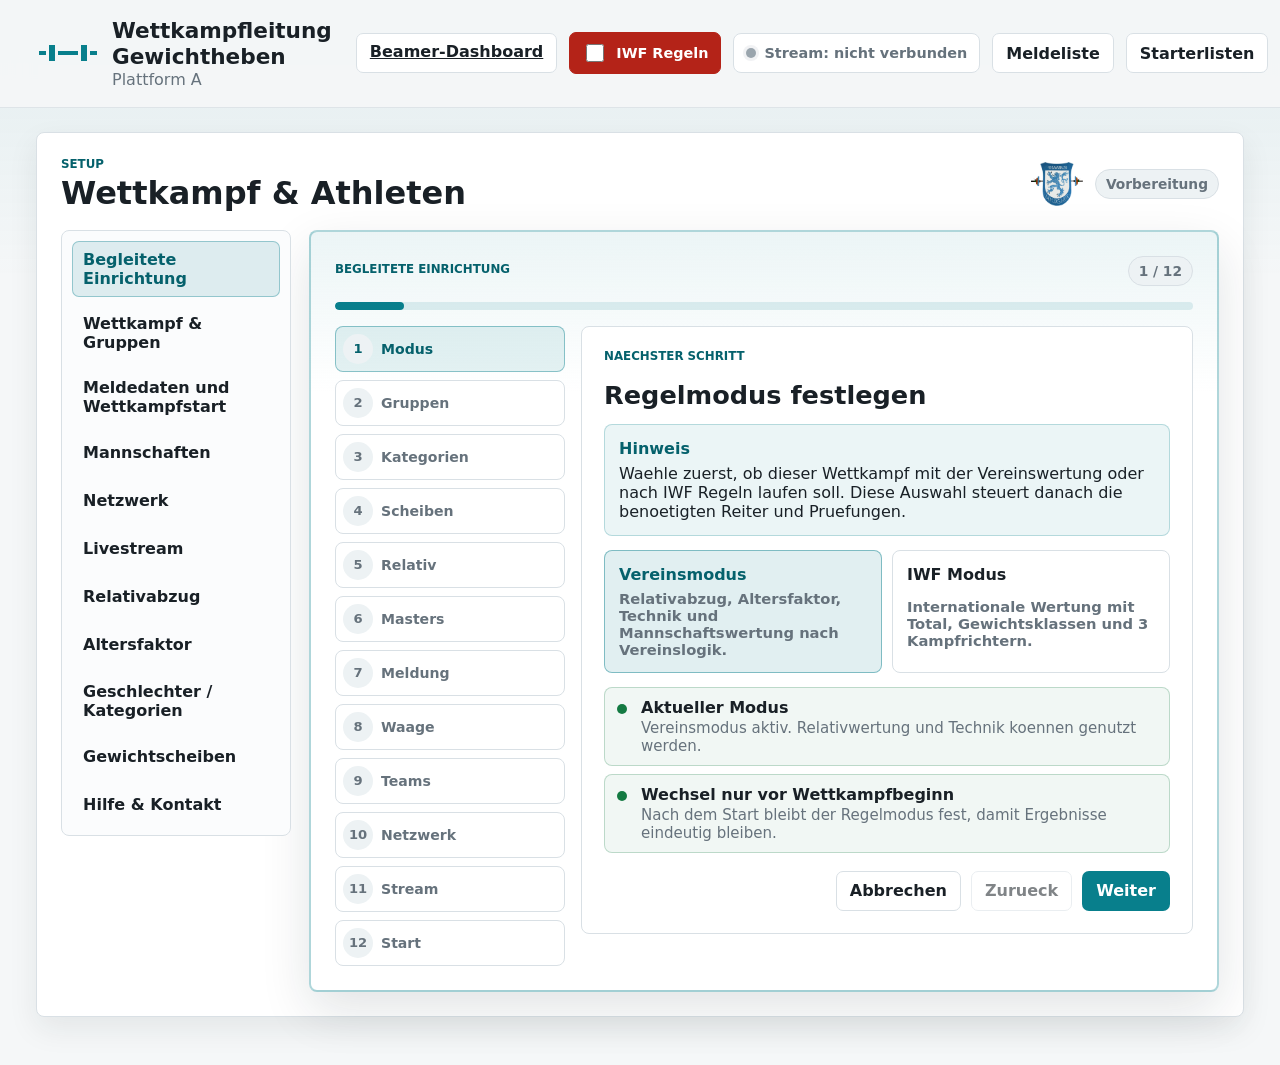
==== commit 86ba24fa: "Zeitsperre entfernen und Live-Dashboard fuer zweiten PC ergaenzen" ====
--- a/index.html
+++ b/index.html
@@ -20,6 +20,7 @@
         </div>
       </div>
       <div class="top-actions">
+        <a class="ghost-button" href="/dashboard" target="_blank" rel="noopener">Beamer-Dashboard</a>
         <label class="toggle-button iwf-toggle top-iwf-toggle" title="IWF-Regelmodus umschalten">
           <input id="iwf-rules-enabled" type="checkbox" />
           <span>IWF Regeln</span>
@@ -358,6 +359,9 @@
           </section>
           <div class="form-actions form-actions-full">
             <button type="submit" class="primary-button" id="save-athlete">Athlet hinzufügen</button>
+            <button type="button" class="ghost-button" data-action="open-athlete-catalog">
+              Athletenliste
+            </button>
             <button type="button" class="ghost-button hidden" id="cancel-edit" data-action="cancel-edit">
               Abbrechen
             </button>
@@ -588,13 +592,15 @@
             </div>
             <div class="table-wrap tight">
               <table>
-                <thead id="team-standings-head">
+                <thead>
                   <tr>
                     <th>Nr.</th>
                     <th>Athlet</th>
                     <th>Versuch</th>
                     <th>kg</th>
+                    <th>Aenderungen</th>
                     <th>Status</th>
+                    <th></th>
                   </tr>
                 </thead>
                 <tbody id="queue-table"></tbody>
@@ -612,7 +618,7 @@
             </div>
             <div class="table-wrap tight">
               <table>
-                <thead id="standings-head">
+                <thead id="team-standings-head">
                   <tr>
                     <th>Rang</th>
                     <th>Mannschaft</th>
@@ -636,7 +642,7 @@
             </div>
             <div class="table-wrap tight">
               <table>
-                <thead>
+                <thead id="standings-head">
                   <tr>
                     <th>Rang</th>
                     <th>Athlet</th>
@@ -687,6 +693,38 @@
       <div class="start-stream-actions" aria-label="Wettkampfstart auswaehlen">
         <button type="button" class="primary-button" data-action="confirm-start-with-stream">Mit Stream starten</button>
         <button type="button" class="ghost-button" data-action="confirm-start-without-stream">Ohne Stream starten</button>
+      </div>
+    </dialog>
+
+    <dialog id="athlete-catalog-dialog" class="relative-dialog wide-dialog athlete-catalog-dialog">
+      <div class="dialog-head">
+        <div>
+          <p class="eyebrow">Athletenliste</p>
+          <h2>Stammdaten ausw&auml;hlen</h2>
+        </div>
+        <button type="button" class="ghost-button" data-action="close-athlete-catalog">Schlie&szlig;en</button>
+      </div>
+      <p class="muted dialog-copy">
+        Dauerhaft gespeicherte Athleten k&ouml;nnen hier nach Name und Verein gefiltert und per Haken in den aktuellen Wettkampf &uuml;bernommen werden.
+      </p>
+      <div class="athlete-catalog-filters">
+        <label>
+          <span>Name filtern</span>
+          <input id="athlete-catalog-search-name" type="search" placeholder="Name" />
+        </label>
+        <label>
+          <span>Verein filtern</span>
+          <input id="athlete-catalog-search-team" type="search" placeholder="Verein" />
+        </label>
+      </div>
+      <div class="athlete-catalog-toolbar">
+        <span id="athlete-catalog-count" class="muted">0 Athleten</span>
+        <button type="button" class="ghost-button" data-action="catalog-save-current-athletes">Aktuelle Startliste merken</button>
+      </div>
+      <div id="athlete-catalog-list" class="athlete-catalog-list"></div>
+      <div class="form-actions dialog-actions">
+        <button type="button" class="ghost-button" data-action="close-athlete-catalog">Abbrechen</button>
+        <button type="button" class="primary-button" data-action="apply-athlete-catalog">Auswahl &uuml;bernehmen</button>
       </div>
     </dialog>
 
--- a/styles.css
+++ b/styles.css
@@ -237,7 +237,7 @@
 }
 
 .app-shell {
-  width: min(1440px, 100%);
+  width: 100%;
   margin: 0 auto;
   padding: 24px clamp(14px, 3vw, 36px) 48px;
 }
@@ -1377,6 +1377,98 @@
   max-height: 480px;
 }
 
+.athlete-catalog-filters {
+  display: grid;
+  grid-template-columns: repeat(2, minmax(180px, 1fr));
+  gap: 12px;
+  margin-bottom: 12px;
+}
+
+.athlete-catalog-toolbar {
+  display: flex;
+  align-items: center;
+  justify-content: space-between;
+  gap: 12px;
+  margin-bottom: 12px;
+}
+
+.athlete-catalog-list {
+  display: grid;
+  gap: 10px;
+  max-height: min(520px, calc(100vh - 360px));
+  overflow: auto;
+  padding-right: 4px;
+}
+
+.athlete-catalog-row,
+.empty-catalog {
+  display: grid;
+  grid-template-columns: minmax(110px, 0.5fr) minmax(210px, 1fr) minmax(320px, 1.35fr) auto;
+  gap: 12px;
+  align-items: center;
+  padding: 12px;
+  border: 1px solid var(--line);
+  border-radius: 8px;
+  background: #fbfcfd;
+}
+
+.empty-catalog {
+  grid-template-columns: 1fr;
+}
+
+.catalog-select {
+  display: inline-flex;
+  align-items: center;
+  gap: 8px;
+  min-width: max-content;
+  font-weight: 850;
+}
+
+.catalog-select input {
+  width: 18px;
+  min-height: 18px;
+}
+
+.catalog-athlete-main,
+.catalog-athlete-meta {
+  min-width: 0;
+}
+
+.catalog-athlete-main strong {
+  display: block;
+  font-size: 1rem;
+}
+
+.catalog-athlete-main p {
+  margin: 4px 0 0;
+  color: var(--muted);
+}
+
+.catalog-athlete-meta {
+  display: flex;
+  flex-wrap: wrap;
+  gap: 6px;
+}
+
+.catalog-athlete-meta span {
+  padding: 5px 8px;
+  border-radius: 999px;
+  background: #edf3f6;
+  color: var(--muted);
+  font-size: 0.82rem;
+  font-weight: 800;
+}
+
+body.iwf-mode .athlete-catalog-row,
+body.iwf-mode .empty-catalog {
+  background: var(--surface-alt);
+}
+
+body.iwf-mode .catalog-athlete-meta span {
+  background: rgba(148, 163, 184, 0.16);
+  color: var(--text-muted);
+}
+
 .display-routing-list,
 .window-screen-list {
   display: grid;
@@ -1608,6 +1700,8 @@
 .competition-layout {
   display: grid;
   gap: 18px;
+  width: 100%;
+  max-width: 100%;
 }
 
 .connection-panel {
@@ -1677,7 +1771,7 @@
 
 .dashboard-grid {
   display: grid;
-  grid-template-columns: minmax(0, 1.15fr) minmax(360px, 0.85fr);
+  grid-template-columns: 1fr;
   gap: 18px;
 }
 
@@ -1687,8 +1781,64 @@
   padding: 16px;
 }
 
+.queue-panel .weight-cell {
+  display: grid;
+  grid-template-columns: minmax(64px, 90px) auto;
+  gap: 8px;
+  align-items: center;
+}
+
+.competition-layout .table-wrap {
+  overflow-x: hidden;
+}
+
+.competition-layout table {
+  table-layout: fixed;
+  width: 100%;
+}
+
+.competition-layout th,
+.competition-layout td {
+  padding: 8px 9px;
+  overflow-wrap: anywhere;
+  word-break: normal;
+}
+
+.competition-layout th {
+  font-size: 0.7rem;
+}
+
+.competition-layout td {
+  font-size: 0.84rem;
+}
+
+.queue-panel th:nth-child(1),
+.queue-panel td:nth-child(1) {
+  width: 42px;
+}
+
+.queue-panel th:nth-child(3),
+.queue-panel td:nth-child(3) {
+  width: 72px;
+}
+
+.queue-panel th:nth-child(4),
+.queue-panel td:nth-child(4) {
+  width: 132px;
+}
+
+.queue-panel th:nth-child(5),
+.queue-panel td:nth-child(5) {
+  width: 86px;
+}
+
+.queue-panel th:nth-child(7),
+.queue-panel td:nth-child(7) {
+  width: 96px;
+}
+
 .team-panel {
-  grid-column: 1 / -1;
+  grid-column: auto;
 }
 
 .current-grid {
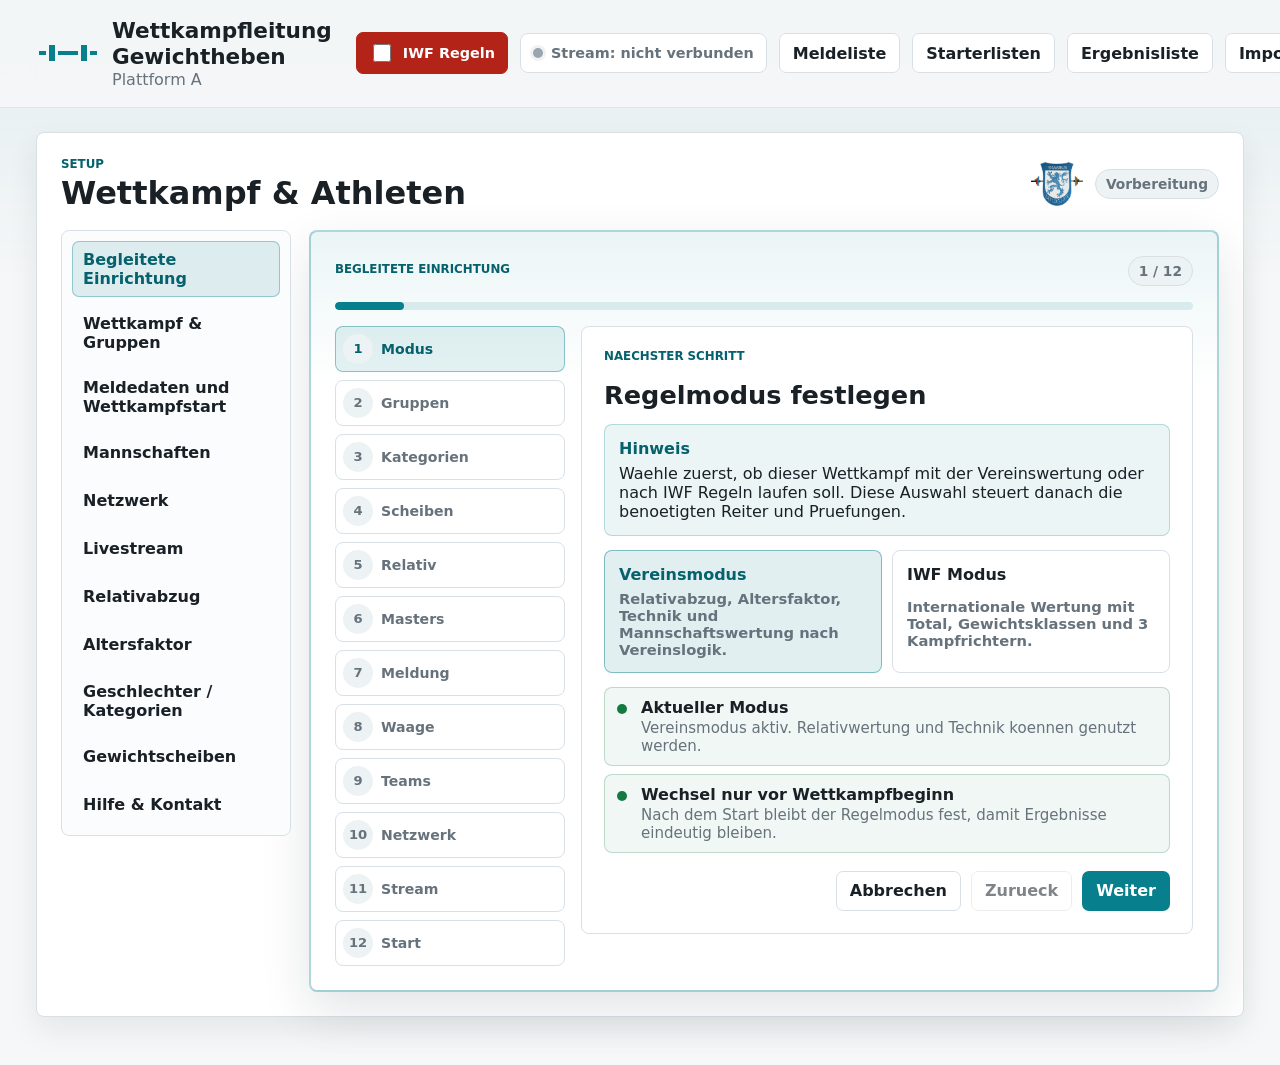
==== commit 153556ad: "Drei feste Netzwerkdisplays mit frei waehlbaren Ansichten ergaenzen" ====
--- a/index.html
+++ b/index.html
@@ -20,7 +20,6 @@
         </div>
       </div>
       <div class="top-actions">
-        <a class="ghost-button" href="/dashboard" target="_blank" rel="noopener">Beamer-Dashboard</a>
         <label class="toggle-button iwf-toggle top-iwf-toggle" title="IWF-Regelmodus umschalten">
           <input id="iwf-rules-enabled" type="checkbox" />
           <span>IWF Regeln</span>
--- a/styles.css
+++ b/styles.css
@@ -2206,3 +2206,50 @@
     grid-template-columns: 1fr;
   }
 }
+/* Device connection cards: shared layout for club and IWF themes. */
+#connection-panel {
+  grid-template-columns: repeat(2, minmax(0, 1fr));
+  align-items: start;
+  gap: 18px;
+  border: 0;
+  padding: 0;
+  background: transparent;
+}
+.network-intro, .network-footer { grid-column: 1 / -1; }
+.network-intro { display: flex; align-items: center; justify-content: space-between; gap: 24px; padding: 4px 0 8px; }
+.network-intro h3 { font-size: 1.5rem; margin: 4px 0 0; }
+.network-intro > p { max-width: 580px; color: var(--muted); line-height: 1.6; }
+.network-card { min-width: 0; display: grid; align-content: start; gap: 18px; padding: 24px; border: 1px solid var(--line); border-radius: 14px; background: var(--surface); }
+.network-card-heading { display: flex; align-items: center; gap: 14px; }
+.network-number { display: grid; place-items: center; flex: 0 0 40px; height: 40px; border-radius: 12px; color: var(--accent-strong); background: var(--surface-alt); font-weight: 850; font-size: .85rem; }
+.network-card h3, .network-footer h3 { margin: 0; font-size: 1.12rem; }
+.network-card p { margin: 0; color: var(--muted); line-height: 1.55; }
+.network-card-heading p { margin-top: 3px; font-size: .88rem; }
+.network-pairing { display: flex; gap: 20px; align-items: center; }
+.network-pairing .qr-code { width: 132px; height: 132px; padding: 8px; flex-shrink: 0; }
+.network-pairing > div { display: grid; gap: 8px; justify-items: start; }
+.network-pairing .connection-code { font-size: 1.6rem; padding: 6px 12px; }
+.network-link-row { display: flex; flex-wrap: wrap; gap: 10px; align-items: center; padding: 12px; border: 1px solid var(--line); border-radius: 10px; background: var(--surface-alt); min-width: 0; }
+.network-link-address { flex: 1 1 220px; min-width: 0; font-family: inherit; font-size: .9rem; color: var(--ink); overflow-wrap: anywhere; }
+.network-link-actions, .network-actions { display: flex; flex-wrap: wrap; gap: 8px; }
+.network-link-actions .ghost-button { display: inline-flex; align-items: center; justify-content: center; min-height: 38px; padding: 8px 12px; font-size: .85rem; text-decoration: none; color: var(--ink); }
+.network-link-actions button:hover, .network-link-actions a:hover { border-color: var(--accent); color: var(--accent-strong); }
+.network-note { padding-left: 12px; border-left: 3px solid var(--accent); font-size: .86rem; line-height: 1.5; color: var(--muted); }
+.fixed-display-slot { display: grid; gap: 12px; padding: 16px; border: 1px solid var(--line); border-radius: 12px; background: var(--surface-alt); }
+.fixed-display-heading { display: flex; align-items: center; justify-content: space-between; gap: 12px; }
+.fixed-display-slot .network-link-row { padding: 0; border: 0; background: transparent; }
+.fixed-display-slot label { display: grid; gap: 7px; color: var(--muted); font-size: .86rem; font-weight: 750; }
+.fixed-display-slot select { width: 100%; min-height: 42px; background: var(--surface); }
+.network-footer { display: grid; gap: 14px; border-top: 1px solid var(--line); padding-top: 22px; }
+.network-footer > p { margin: 0; max-width: 900px; color: var(--muted); line-height: 1.55; font-size: .9rem; }
+@media (max-width: 1100px) {
+  #connection-panel { grid-template-columns: minmax(0, 1fr); }
+  .network-intro { align-items: start; flex-direction: column; gap: 8px; }
+  .network-intro > p { margin: 0; }
+}
+@media (max-width: 480px) {
+  .network-card { padding: 18px; }
+  .network-pairing { align-items: start; flex-direction: column; }
+  .network-link-actions { width: 100%; }
+  .network-link-actions > * { flex: 1; }
+}
